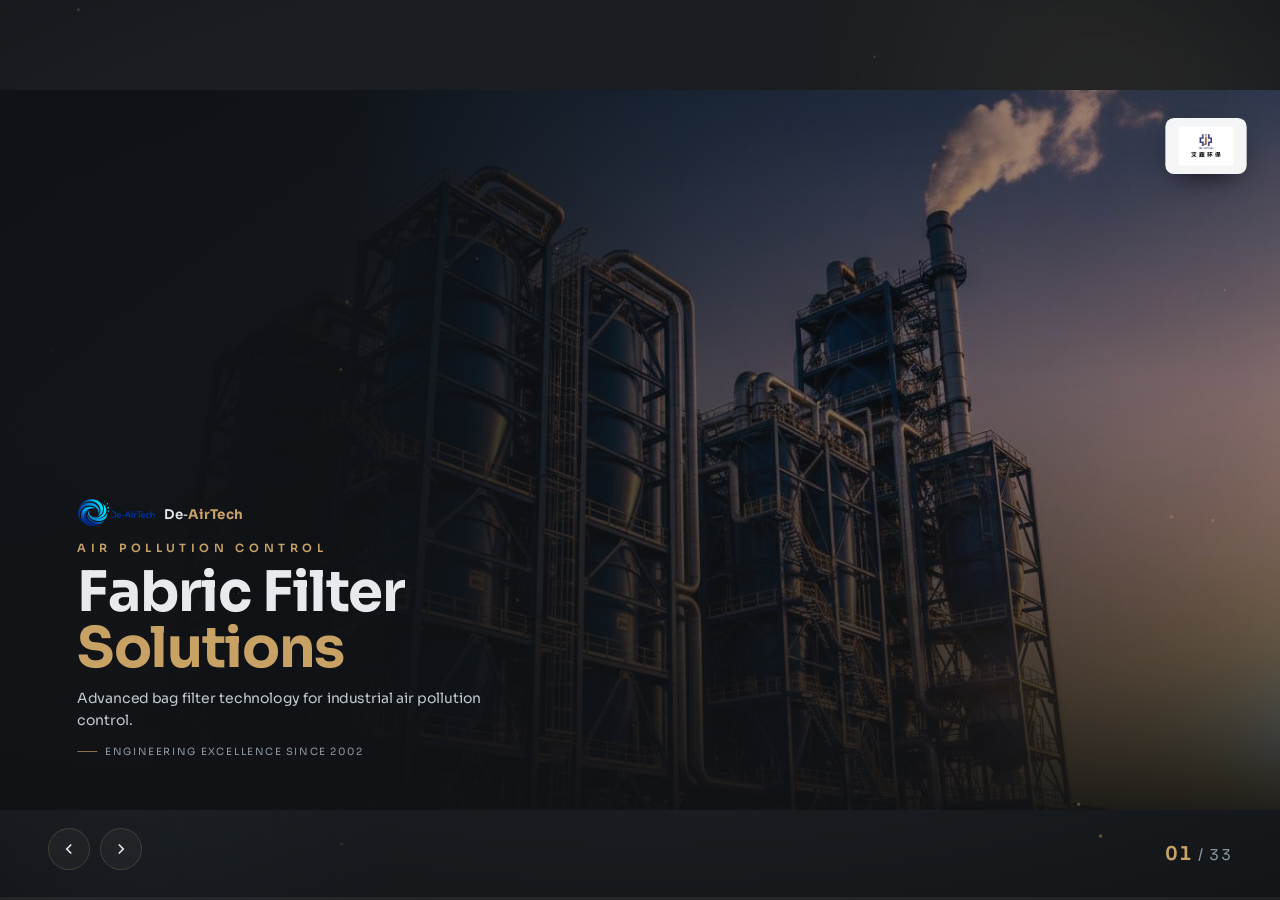
==== index.html @ d1bf7c92 "Initial commit: De-AirTech Holcim HTML site" ====
<!DOCTYPE html>
<html lang="en">
<head>
<meta charset="utf-8" />
<meta name="viewport" content="width=device-width, initial-scale=1.0, viewport-fit=cover" />
<title>De-AirTech · Fabric Filter Solutions</title>
<link rel="preconnect" href="https://fonts.googleapis.com" />
<link rel="preconnect" href="https://fonts.gstatic.com" crossorigin />
<link href="https://fonts.googleapis.com/css2?family=Sora:wght@200;300;400;500;600;700;800&family=Noto+Sans+SC:wght@300;400;500;700&display=swap" rel="stylesheet" />
<style>
/* ============ RESET & TOKENS ============ */
*{margin:0;padding:0;box-sizing:border-box}
:root{
  --bg:#1a1d21; --bg-deep:#101317; --bg-soft:#21262d;
  --panel:rgba(255,255,255,.035); --panel-2:rgba(255,255,255,.05);
  --gold:#c8a265; --gold-lt:#e2c48d; --gold-dk:#a07d44;
  --ink:#e8eaed; --ink-soft:#c2cad1; --muted:#8e99a4; --slate:#4a5c6a;
  --line:rgba(200,162,101,.22); --line-soft:rgba(255,255,255,.08);
  --good:#7fb98a;
  --font:"Sora","Noto Sans SC",system-ui,"Segoe UI","PingFang SC","Microsoft YaHei",sans-serif;
  --cjk:"Noto Sans SC","PingFang SC","Microsoft YaHei",sans-serif;
  --ease:cubic-bezier(.22,.61,.36,1);
}
html,body{height:100%;background:var(--bg);color:var(--ink);font-family:var(--font);
  overflow:hidden;-webkit-font-smoothing:antialiased;text-rendering:optimizeLegibility}

/* ============ DECK / STAGE (scale-to-fit, any ratio) ============ */
#deck{position:fixed;inset:0;background:var(--bg);overflow:hidden}
#stage{position:absolute;top:50%;left:50%;width:1920px;height:1080px;
  transform:translate(-50%,-50%) scale(var(--s,1));transform-origin:center center}

/* ambient background, fills whole viewport (outside stage) */
#fxwrap{position:fixed;inset:0;z-index:0;pointer-events:none;overflow:hidden}
#fxwrap .glow{position:absolute;border-radius:50%;filter:blur(80px);opacity:.5}
#fxwrap .g1{width:48vw;height:48vw;top:-16vw;right:-10vw;
  background:radial-gradient(circle,rgba(200,162,101,.20),transparent 65%)}
#fxwrap .g2{width:42vw;height:42vw;bottom:-18vw;left:-12vw;
  background:radial-gradient(circle,rgba(74,92,106,.30),transparent 65%)}
#fxwrap .vig{position:absolute;inset:0;
  background:radial-gradient(120% 90% at 50% 42%,transparent 50%,rgba(0,0,0,.55) 100%)}
#fx{position:fixed;inset:0;z-index:1;pointer-events:none}

/* ============ SLIDE BASE ============ */
.slide{position:absolute;inset:0;display:none;flex-direction:column;
  padding:84px 116px 92px;background:var(--bg);overflow:hidden;z-index:2}
.slide.active{display:flex}
.slide::before{content:"";position:absolute;inset:0;z-index:0;pointer-events:none;
  background:radial-gradient(130% 80% at 88% 8%,rgba(200,162,101,.07),transparent 55%)}
.slide>*{position:relative;z-index:1}

/* slide header */
.s-head{margin-bottom:30px;flex:0 0 auto}
.kicker{font-size:18px;font-weight:600;letter-spacing:.34em;text-transform:uppercase;
  color:var(--gold);display:flex;align-items:center;gap:14px}
.kicker::before{content:"";width:42px;height:2px;background:linear-gradient(90deg,var(--gold),transparent)}
.s-title{font-size:56px;font-weight:600;line-height:1.06;margin-top:14px;color:var(--ink);letter-spacing:-.01em}
.s-title .hl{color:var(--gold)}
.s-rule{width:64px;height:3px;margin-top:18px;border-radius:3px;
  background:linear-gradient(90deg,var(--gold),var(--gold-dk))}

/* layout columns */
.body{flex:1 1 auto;min-height:0;display:flex;flex-direction:column;justify-content:center}
.cols{display:grid;gap:54px;align-items:start}
.cols.r6040{grid-template-columns:1.18fr .82fr}
.cols.r5050{grid-template-columns:1fr 1fr}
.cols.r5545{grid-template-columns:1.1fr .9fr}
.col{display:flex;flex-direction:column;gap:22px;min-width:0}
.rows{display:flex;flex-direction:column;gap:22px}

/* ============ BLOCKS ============ */
.lead .lh{font-size:23px;font-weight:600;color:var(--gold-lt);margin-bottom:10px;
  display:flex;align-items:center;gap:10px}
.lead .lh::before{content:"";width:8px;height:8px;border-radius:50%;background:var(--gold);
  box-shadow:0 0 0 4px rgba(200,162,101,.14)}
.lead p{font-size:18.5px;line-height:1.6;color:var(--ink-soft);margin-top:7px;max-width:60ch}
.lead p+p{margin-top:10px}

/* stats */
.stats{display:grid;grid-template-columns:1fr 1fr;gap:16px}
.stats.c4{grid-template-columns:repeat(4,1fr)}
.stats.c3{grid-template-columns:repeat(3,1fr)}
.stat{background:var(--panel);border:1px solid var(--line-soft);border-radius:14px;
  padding:22px 20px;position:relative;overflow:hidden}
.stat::after{content:"";position:absolute;left:0;top:0;width:3px;height:100%;
  background:linear-gradient(180deg,var(--gold),transparent)}
.stat .v{font-size:52px;font-weight:700;color:var(--gold);line-height:1;letter-spacing:-.02em;
  font-variant-numeric:tabular-nums}
.stat .v .u{font-size:.5em;font-weight:500;color:var(--gold-lt);margin-left:2px}
.stat .l{font-size:16px;color:var(--ink-soft);margin-top:10px;line-height:1.35;letter-spacing:.01em}
.stats.sm .stat{padding:16px 16px}
.stats.sm .v{font-size:40px}

/* cards */
.cards{display:grid;gap:16px}
.cards.c2{grid-template-columns:1fr 1fr}
.cards.c3{grid-template-columns:repeat(3,1fr)}
.card{background:var(--panel);border:1px solid var(--line-soft);border-radius:14px;
  padding:20px 22px;transition:border-color .3s,transform .3s;min-width:0}
.card .ic{width:34px;height:34px;border-radius:9px;display:grid;place-items:center;margin-bottom:12px;
  background:rgba(200,162,101,.12);border:1px solid var(--line);color:var(--gold)}
.card .ic svg{width:18px;height:18px}
.card .ch{font-size:20px;font-weight:600;color:var(--ink);margin-bottom:7px}
.card .ch .n{color:var(--gold);font-weight:700;margin-right:8px;font-variant-numeric:tabular-nums}
.card p{font-size:16px;line-height:1.5;color:var(--ink-soft)}
.card .tags{display:flex;flex-wrap:wrap;gap:6px;margin-top:12px}
.card .tags span{font-size:14px;color:var(--ink-soft);background:rgba(255,255,255,.05);
  border:1px solid var(--line-soft);border-radius:20px;padding:4px 11px}

/* list */
.list{display:flex;flex-direction:column;gap:9px}
.list.lh-title{margin-top:2px}
.list .lt{font-size:20px;font-weight:600;color:var(--gold-lt);margin-bottom:4px}
.list li{list-style:none;font-size:17.5px;color:var(--ink-soft);line-height:1.42;
  padding-left:30px;position:relative}
.list li::before{content:"";position:absolute;left:0;top:7px;width:14px;height:8px;
  border-left:2px solid var(--gold);border-bottom:2px solid var(--gold);transform:rotate(-45deg)}

/* specs */
.specs{display:flex;flex-direction:column;gap:0;border-top:1px solid var(--line-soft)}
.spec{display:flex;justify-content:space-between;align-items:center;gap:16px;
  padding:13px 2px;border-bottom:1px solid var(--line-soft)}
.spec .k{font-size:17.5px;color:var(--muted)}
.spec .v{font-size:18px;color:var(--ink);font-weight:600;text-align:right;font-variant-numeric:tabular-nums}
.spec .v small{color:var(--gold-lt);font-weight:500}

/* steps (flow) */
.steps{display:grid;grid-template-columns:repeat(5,1fr);gap:0;position:relative}
.steps .line{position:absolute;top:29px;left:8%;right:8%;height:2px;
  background:linear-gradient(90deg,var(--gold-dk),var(--gold),var(--gold-dk));opacity:.4;transform-origin:left}
.step{padding:0 14px;text-align:center;position:relative}
.step .n{width:58px;height:58px;border-radius:50%;margin:0 auto 16px;display:grid;place-items:center;
  font-size:25px;font-weight:700;color:var(--bg);background:linear-gradient(150deg,var(--gold-lt),var(--gold-dk));
  box-shadow:0 8px 22px -6px rgba(200,162,101,.5);position:relative;z-index:1}
.step .st{font-size:18.5px;font-weight:600;color:var(--ink);margin-bottom:6px}
.step p{font-size:15.5px;line-height:1.45;color:var(--muted)}

/* note / callout */
.note{background:linear-gradient(135deg,rgba(200,162,101,.10),rgba(200,162,101,.02));
  border:1px solid var(--line);border-left:3px solid var(--gold);border-radius:12px;padding:18px 20px}
.note .nh{font-size:18px;font-weight:600;color:var(--gold-lt);margin-bottom:6px}
.note p{font-size:16.5px;line-height:1.52;color:var(--ink-soft)}

/* badges */
.badges{display:flex;flex-wrap:wrap;gap:10px}
.badge{font-size:16px;font-weight:500;color:var(--ink-soft);background:var(--panel);
  border:1px solid var(--line);border-radius:30px;padding:9px 20px}
.badge.gold{color:var(--bg);background:linear-gradient(120deg,var(--gold-lt),var(--gold-dk));border:none;font-weight:600}

/* bars (distribution) */
.bars{display:flex;flex-direction:column;gap:15px}
.bar .bt{display:flex;justify-content:space-between;font-size:17px;margin-bottom:8px}
.bar .bt b{color:var(--ink)} .bar .bt span{color:var(--gold);font-weight:600;font-variant-numeric:tabular-nums}
.bar .track{height:8px;border-radius:8px;background:rgba(255,255,255,.06);overflow:hidden}
.bar .fill{height:100%;border-radius:8px;transform-origin:left;
  background:linear-gradient(90deg,var(--gold-dk),var(--gold-lt))}

/* figure */
.figs{display:grid;gap:14px;grid-template-columns:1fr}
.figs.c2{grid-template-columns:1fr 1fr}
.figs.c3{grid-template-columns:repeat(3,1fr)}
.figs.c4{grid-template-columns:repeat(4,1fr)}
.figure{position:relative;border-radius:14px;overflow:hidden;border:1px solid var(--line);
  box-shadow:0 24px 50px -24px rgba(0,0,0,.8)}
.figure img{width:100%;height:100%;object-fit:cover;display:block}
.figure figcaption{position:absolute;left:0;right:0;bottom:0;padding:20px 16px 13px;font-size:15px;
  color:var(--ink-soft);background:linear-gradient(transparent,rgba(16,19,23,.94))}
.figure.contain{background:#eef0f2}
.figure.contain img{object-fit:contain;padding:6px}

/* ============ COVER ============ */
.cover{padding:0;justify-content:flex-end}
.cover .cbg{position:absolute;inset:0;z-index:0}
.cover .cbg img{width:100%;height:100%;object-fit:cover}
.cover .cbg::after{content:"";position:absolute;inset:0;
  background:linear-gradient(90deg,rgba(16,18,21,.96) 26%,rgba(16,18,21,.6) 55%,rgba(16,18,21,.25) 100%),
  linear-gradient(0deg,rgba(16,18,21,.9),transparent 60%)}
.cover .inner{position:relative;z-index:2;padding:0 116px 78px;max-width:1200px}
.cover .brandline{display:flex;align-items:center;gap:14px;margin-bottom:22px}
.cover .brandline img{height:42px}
.cover .brandline .bw{font-size:20px;font-weight:600;letter-spacing:.02em}
.cover .brandline .bw b{color:var(--gold)}
.cover .ckick{font-size:17px;letter-spacing:.4em;text-transform:uppercase;color:var(--gold);
  font-weight:600;margin-bottom:14px}
.cover h1{font-size:84px;font-weight:700;line-height:1;letter-spacing:-.02em}
.cover h1 .l2{color:var(--gold);display:block}
.cover .csub{font-size:21px;color:var(--ink-soft);margin-top:18px;max-width:40ch;line-height:1.5}
.cover .ctag{margin-top:22px;display:inline-flex;align-items:center;gap:12px;font-size:15px;
  letter-spacing:.16em;text-transform:uppercase;color:var(--muted)}
.cover .ctag::before{content:"";width:30px;height:1px;background:var(--gold)}

/* ============ CHAPTER DIVIDER ============ */
.chapter{padding:0;justify-content:center}
.chapter .cbg{position:absolute;inset:0;z-index:0}
.chapter .cbg img{width:100%;height:100%;object-fit:cover;filter:saturate(.9)}
.chapter .cbg::after{content:"";position:absolute;inset:0;
  background:linear-gradient(105deg,rgba(16,18,21,.97) 30%,rgba(16,18,21,.7) 60%,rgba(16,18,21,.45))}
.chapter .inner{position:relative;z-index:2;padding:0 130px;display:flex;align-items:center;gap:60px}
.chapter .bignum{font-size:300px;font-weight:800;line-height:.8;color:transparent;
  -webkit-text-stroke:2px rgba(200,162,101,.55);letter-spacing:-.04em;
  background:linear-gradient(180deg,rgba(200,162,101,.18),transparent);-webkit-background-clip:text;background-clip:text}
.chapter .ctext .ck{font-size:18px;letter-spacing:.4em;text-transform:uppercase;color:var(--gold);font-weight:600}
.chapter .ctext h2{font-size:76px;font-weight:700;line-height:1.02;margin-top:16px;letter-spacing:-.02em}
.chapter .ctext .cs{font-size:23px;color:var(--ink-soft);margin-top:18px;max-width:34ch;line-height:1.5}
.chapter .ctext .crule{width:80px;height:3px;background:var(--gold);margin-top:26px;border-radius:3px}

/* ============ TOC ============ */
.toc .tgrid{display:grid;grid-template-columns:1fr 1fr;gap:16px 46px;margin-top:6px}
.toc .titem{display:flex;gap:20px;align-items:flex-start;padding:16px 18px;border-radius:13px;
  border:1px solid transparent;transition:.3s;cursor:pointer}
.toc .titem:hover{border-color:var(--line);background:var(--panel)}
.toc .titem .tn{font-size:42px;font-weight:700;color:var(--gold);line-height:1;
  font-variant-numeric:tabular-nums;min-width:62px}
.toc .titem .tt b{font-size:23px;font-weight:600;color:var(--ink);display:block}
.toc .titem .tt span{font-size:16.5px;color:var(--muted);margin-top:4px;display:block;line-height:1.4}

/* ============ MAP ============ */
.map .mwrap{display:grid;grid-template-columns:1.5fr .9fr;gap:40px;align-items:center}
.map .frame{position:relative;border-radius:16px;overflow:hidden;border:1px solid var(--line);
  background:#f3f4f6;box-shadow:0 30px 70px -28px rgba(0,0,0,.85)}
.map .frame img{width:100%;display:block}
.map .marker{position:absolute;width:14px;height:14px;border-radius:50%;background:var(--gold);
  transform:translate(-50%,-50%);box-shadow:0 0 0 0 rgba(200,162,101,.6)}
.map .mside{display:flex;flex-direction:column;gap:18px}

/* ============ PARTNERS ============ */
.pgrid{display:grid;grid-template-columns:repeat(5,1fr);gap:14px}
.plogo{background:#fff;border-radius:12px;height:90px;display:grid;place-items:center;padding:14px;
  box-shadow:0 14px 30px -16px rgba(0,0,0,.7)}
.plogo img{max-width:100%;max-height:100%;object-fit:contain}

/* ============ CONTACT ============ */
.contact{padding:0;justify-content:center;align-items:center;text-align:center}
.contact .cbg{position:absolute;inset:0;z-index:0}
.contact .cbg img{width:100%;height:100%;object-fit:cover}
.contact .cbg::after{content:"";position:absolute;inset:0;background:rgba(13,15,18,.82)}
.contact .inner{position:relative;z-index:2;max-width:1000px;padding:0 60px}
.contact .ck{font-size:18px;letter-spacing:.4em;text-transform:uppercase;color:var(--gold);font-weight:600}
.contact h2{font-size:74px;font-weight:700;margin-top:18px;line-height:1.05}
.contact .cmsg{font-size:22px;color:var(--ink-soft);margin-top:22px;line-height:1.55}
.contact .cinfo{display:flex;justify-content:center;gap:18px;margin-top:42px;flex-wrap:wrap}
.contact .ci{background:var(--panel);border:1px solid var(--line);border-radius:14px;padding:22px 28px;min-width:240px}
.contact .ci .cl{font-size:14px;letter-spacing:.2em;text-transform:uppercase;color:var(--gold);margin-bottom:8px}
.contact .ci .cv{font-size:20px;color:var(--ink);font-weight:500}
.contact .cfoot{margin-top:40px;font-size:16px;color:var(--muted);letter-spacing:.04em}
.contact .cfoot b{color:var(--ink-soft);font-weight:500}

/* corporate logo (image1) chip */
.cover .corp{position:absolute;top:42px;right:50px;z-index:3;background:rgba(255,255,255,.95);
  border-radius:13px;padding:13px 20px;box-shadow:0 16px 40px -16px rgba(0,0,0,.75)}
.cover .corp img{height:58px;display:block}
.contact .corp.center{display:inline-block;background:rgba(255,255,255,.95);border-radius:14px;
  padding:14px 24px;margin-bottom:28px;box-shadow:0 16px 40px -16px rgba(0,0,0,.6)}
.contact .corp.center img{height:60px;display:block}

/* ============ HUD ============ */
#hud{position:fixed;inset:0;z-index:30;pointer-events:none}
.brand{position:absolute;top:34px;left:46px;display:flex;align-items:center;gap:11px;
  opacity:.92;transition:opacity .4s}
.brand img{height:34px}
.brand .bw{font-size:16.5px;font-weight:600;letter-spacing:.02em;color:var(--ink)}
.brand .bw b{color:var(--gold)}
#deck[data-type="cover"] .brand,#deck[data-type="chapter"] .brand,#deck[data-type="contact"] .brand{opacity:0}
#deck[data-type="cover"] .chip,#deck[data-type="contact"] .chip{opacity:0}
.chip{position:absolute;top:36px;right:46px;font-size:14.5px;letter-spacing:.22em;text-transform:uppercase;
  color:var(--muted);display:flex;align-items:center;gap:10px}
.chip .dot{width:6px;height:6px;border-radius:50%;background:var(--gold)}
.counter{position:absolute;bottom:34px;right:48px;font-size:15px;color:var(--muted);
  font-variant-numeric:tabular-nums;letter-spacing:.1em}
.counter b{color:var(--gold);font-weight:600;font-size:19px}
.pbar{position:absolute;left:0;bottom:0;height:3px;width:100%;background:rgba(255,255,255,.06)}
.pbar i{display:block;height:100%;width:0;background:linear-gradient(90deg,var(--gold-dk),var(--gold-lt));
  transition:width .5s var(--ease)}
.nav{position:absolute;bottom:30px;left:48px;display:flex;gap:10px;pointer-events:auto}
.nav button{width:42px;height:42px;border-radius:50%;border:1px solid var(--line);background:var(--panel);
  color:var(--ink);cursor:pointer;display:grid;place-items:center;transition:.25s;backdrop-filter:blur(6px)}
.nav button:hover{background:var(--gold);color:var(--bg);border-color:var(--gold)}
.nav button svg{width:18px;height:18px}
.hint{position:absolute;bottom:36px;left:50%;transform:translateX(-50%);font-size:14px;color:var(--muted);
  letter-spacing:.08em;opacity:.7;transition:opacity .6s}
.hint b{color:var(--ink-soft)}

@media (max-width:760px){.hint{display:none}.brand .bw{display:none}}
</style>
</head>
<body>
<div id="deck" data-type="cover">
  <div id="fxwrap"><div class="glow g1"></div><div class="glow g2"></div><div class="vig"></div></div>
  <canvas id="fx"></canvas>
  <div id="stage"></div>
  <div id="hud">
    <div class="brand"><img id="brandlogo" alt="" /><span class="bw">De‑<b>AirTech</b></span></div>
    <div class="chip"><span class="dot"></span><span id="chiptag">De‑AirTech</span></div>
    <div class="counter"><b id="cnum">01</b> / <span id="ctot">33</span></div>
    <div class="nav">
      <button id="prev" aria-label="Previous"><svg viewBox="0 0 24 24" fill="none" stroke="currentColor" stroke-width="2.2"><path d="M15 18l-6-6 6-6"/></svg></button>
      <button id="next" aria-label="Next"><svg viewBox="0 0 24 24" fill="none" stroke="currentColor" stroke-width="2.2"><path d="M9 18l6-6-6-6"/></svg></button>
    </div>
    <div class="hint">Use <b>←</b> <b>→</b> arrows · <b>F</b> fullscreen · click sides to navigate</div>
    <div class="pbar"><i id="pbar"></i></div>
  </div>
</div>

<script src="assets/js/gsap.min.js"></script>
<script src="assets/js/SplitText.min.js"></script>
<script src="assets/js/CustomEase.min.js"></script>
<script src="assets/js/slides.js"></script>
<script src="assets/js/app.js"></script>
</body>
</html>
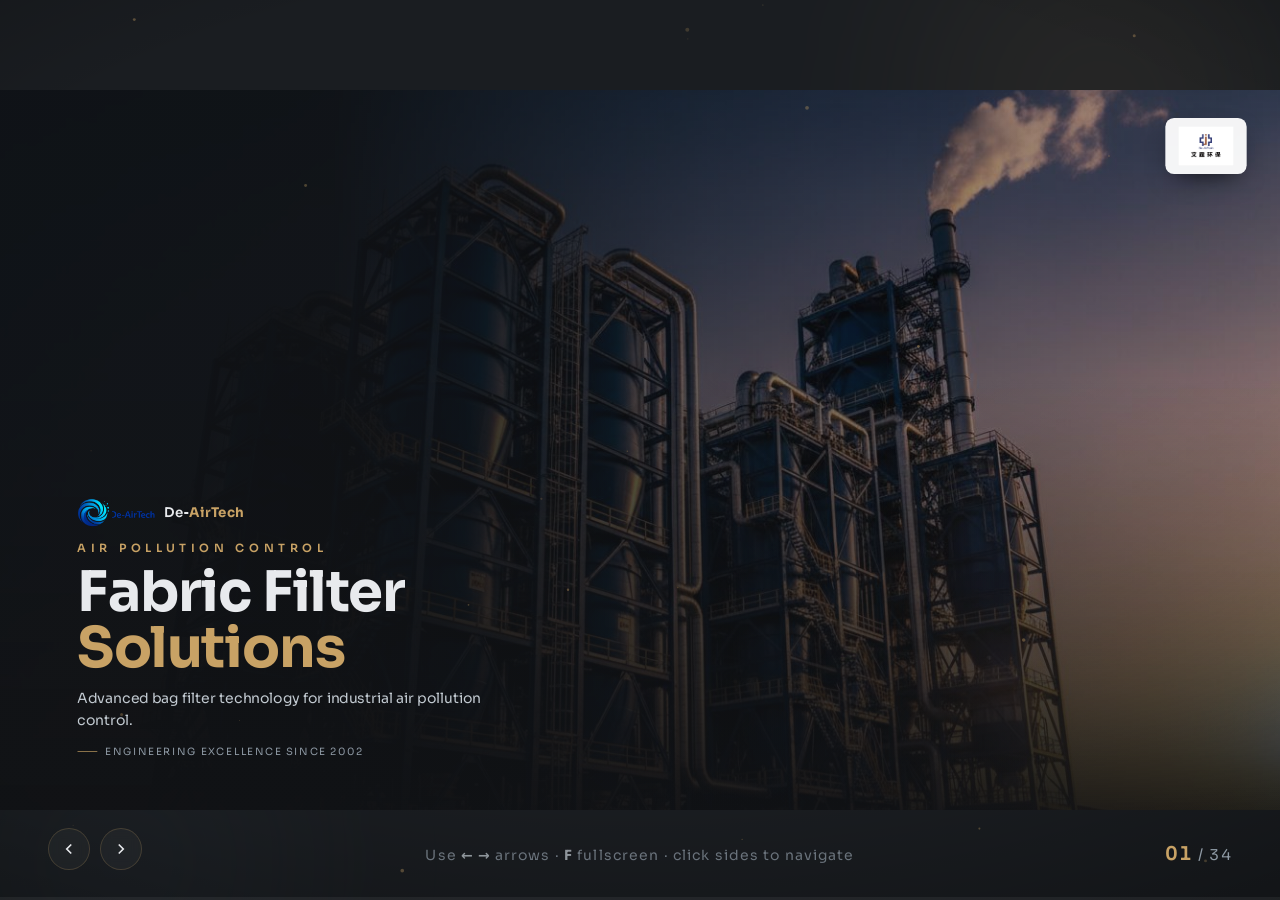
==== commit 5605fe4a: "update" ====
--- a/index.html
+++ b/index.html
@@ -4,9 +4,7 @@
 <meta charset="utf-8" />
 <meta name="viewport" content="width=device-width, initial-scale=1.0, viewport-fit=cover" />
 <title>De-AirTech · Fabric Filter Solutions</title>
-<link rel="preconnect" href="https://fonts.googleapis.com" />
-<link rel="preconnect" href="https://fonts.gstatic.com" crossorigin />
-<link href="https://fonts.googleapis.com/css2?family=Sora:wght@200;300;400;500;600;700;800&family=Noto+Sans+SC:wght@300;400;500;700&display=swap" rel="stylesheet" />
+<link href="assets/fonts/fonts.css" rel="stylesheet" />
 <style>
 /* ============ RESET & TOKENS ============ */
 *{margin:0;padding:0;box-sizing:border-box}
@@ -17,8 +15,8 @@
   --ink:#e8eaed; --ink-soft:#c2cad1; --muted:#8e99a4; --slate:#4a5c6a;
   --line:rgba(200,162,101,.22); --line-soft:rgba(255,255,255,.08);
   --good:#7fb98a;
-  --font:"Sora","Noto Sans SC",system-ui,"Segoe UI","PingFang SC","Microsoft YaHei",sans-serif;
-  --cjk:"Noto Sans SC","PingFang SC","Microsoft YaHei",sans-serif;
+  --font:"Sora",system-ui,"Segoe UI","PingFang SC","Microsoft YaHei","Microsoft YaHei UI",sans-serif;
+  --cjk:"PingFang SC","Microsoft YaHei","Microsoft YaHei UI",sans-serif;
   --ease:cubic-bezier(.22,.61,.36,1);
 }
 html,body{height:100%;background:var(--bg);color:var(--ink);font-family:var(--font);
@@ -166,6 +164,20 @@
   color:var(--ink-soft);background:linear-gradient(transparent,rgba(16,19,23,.94))}
 .figure.contain{background:#eef0f2}
 .figure.contain img{object-fit:contain;padding:6px}
+.figure.diagram{background:#14171b}
+.figure.diagram svg{width:100%;height:100%;display:block}
+
+/* before / after */
+.bafter{display:grid;grid-template-columns:1fr auto 1fr;align-items:center;gap:14px}
+.bafter .figure{margin:0}
+.bafter .baarrow{width:42px;height:42px;border-radius:50%;display:grid;place-items:center;flex:0 0 auto;
+  color:var(--bg);background:linear-gradient(150deg,var(--gold-lt),var(--gold-dk));
+  box-shadow:0 8px 20px -6px rgba(200,162,101,.55)}
+.bafter .baarrow svg{width:20px;height:20px}
+.batag{position:absolute;left:10px;bottom:10px;font-size:13px;font-weight:600;color:#fff;
+  padding:4px 11px;border-radius:20px;backdrop-filter:blur(4px)}
+.batag.old{background:rgba(74,92,106,.85)}
+.batag.new{background:rgba(127,185,138,.9);color:#10241a}
 
 /* ============ COVER ============ */
 .cover{padding:0;justify-content:flex-end}
--- a/assets/fonts/fonts.css
+++ b/assets/fonts/fonts.css
@@ -0,0 +1,18 @@
+/* Self-hosted Sora (variable, weights 300–800) — fully offline.
+   Chinese text falls back to local system CJK fonts (see --cjk in index.html). */
+@font-face{
+  font-family:'Sora';
+  font-style:normal;
+  font-weight:300 800;
+  font-display:swap;
+  src:url('sora-1.woff2') format('woff2');
+  unicode-range:U+0000-00FF,U+0131,U+0152-0153,U+02BB-02BC,U+02C6,U+02DA,U+02DC,U+0304,U+0308,U+0329,U+2000-206F,U+20AC,U+2122,U+2191,U+2193,U+2212,U+2215,U+FEFF,U+FFFD;
+}
+@font-face{
+  font-family:'Sora';
+  font-style:normal;
+  font-weight:300 800;
+  font-display:swap;
+  src:url('sora-2.woff2') format('woff2');
+  unicode-range:U+0100-02BA,U+02BD-02C5,U+02C7-02CC,U+02CE-02D7,U+02DD-02FF,U+0304,U+0308,U+0329,U+1D00-1DBF,U+1E00-1E9F,U+1EF2-1EFF,U+2020,U+20A0-20AB,U+20AD-20C0,U+2113,U+2C60-2C7F,U+A720-A7FF;
+}
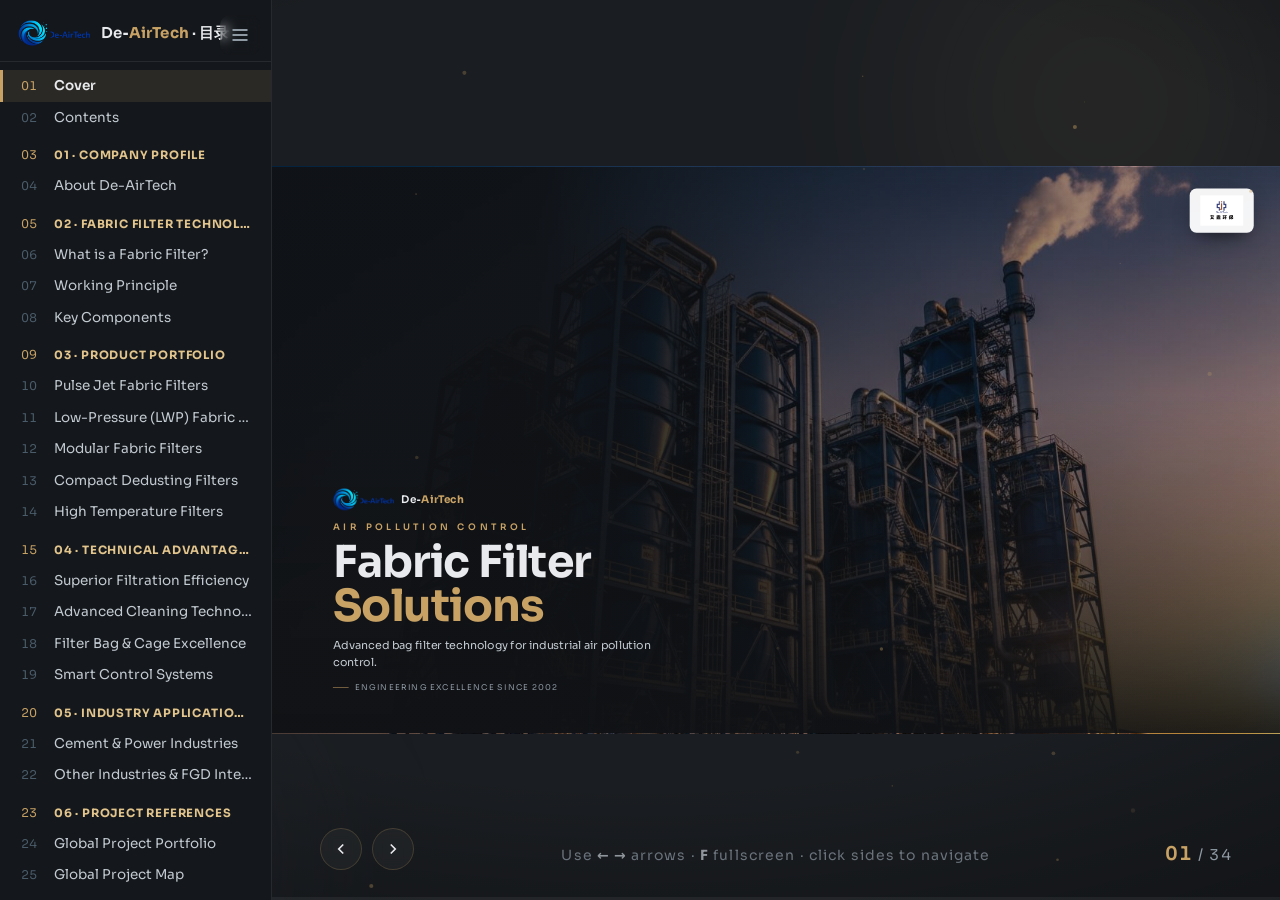
==== commit 5ad6358a: "update" ====
--- a/index.html
+++ b/index.html
@@ -292,6 +292,40 @@
 .hint b{color:var(--ink-soft)}
 
 @media (max-width:760px){.hint{display:none}.brand .bw{display:none}}
+
+/* ============ LEFT NAV / TABLE OF CONTENTS ============ */
+:root{--toc-w:272px}
+#toc{position:fixed;top:0;left:0;width:var(--toc-w);height:100vh;z-index:35;
+  background:#14171b;border-right:1px solid var(--line-soft);display:flex;flex-direction:column;
+  transform:translateX(0);transition:transform .35s var(--ease)}
+body:not(.toc-open) #toc{transform:translateX(-101%)}
+#toc .toc-head{display:flex;align-items:center;gap:11px;padding:20px 18px 15px;border-bottom:1px solid var(--line-soft);flex:0 0 auto}
+#toc .toc-head img{height:26px}
+#toc .toc-head .tt{font-size:15px;font-weight:600;color:var(--ink);letter-spacing:.01em}
+#toc .toc-head .tt b{color:var(--gold)}
+#toc .toc-list{list-style:none;margin:0;padding:8px 0 18px;overflow-y:auto;overflow-x:hidden;flex:1 1 auto}
+#toc .toc-list::-webkit-scrollbar{width:8px}
+#toc .toc-list::-webkit-scrollbar-thumb{background:rgba(200,162,101,.28);border-radius:8px}
+#toc .toc-item{display:flex;gap:11px;align-items:baseline;padding:7px 18px;cursor:pointer;
+  border-left:3px solid transparent;transition:background .2s,border-color .2s}
+#toc .toc-item:hover{background:rgba(255,255,255,.045)}
+#toc .toc-item .ti-n{font-size:12px;color:var(--slate);font-variant-numeric:tabular-nums;min-width:22px;flex:0 0 auto}
+#toc .toc-item .ti-t{font-size:13.5px;color:var(--ink-soft);line-height:1.3;white-space:nowrap;overflow:hidden;text-overflow:ellipsis}
+#toc .toc-item.cur{background:rgba(200,162,101,.13);border-left-color:var(--gold)}
+#toc .toc-item.cur .ti-n{color:var(--gold)}
+#toc .toc-item.cur .ti-t{color:var(--ink);font-weight:600}
+#toc .toc-item.type-chapter{margin-top:7px}
+#toc .toc-item.type-chapter .ti-n{color:var(--gold)}
+#toc .toc-item.type-chapter .ti-t{color:var(--gold-lt);font-weight:700;text-transform:uppercase;font-size:11.5px;letter-spacing:.07em}
+/* toggle button */
+#toctgl{position:fixed;top:15px;left:15px;z-index:36;width:40px;height:40px;border-radius:10px;
+  border:1px solid var(--line-soft);background:rgba(20,23,27,.82);color:var(--ink);cursor:pointer;
+  display:grid;place-items:center;backdrop-filter:blur(6px);transition:left .35s var(--ease),background .2s;pointer-events:auto}
+body.toc-open #toctgl{left:calc(var(--toc-w) - 52px);background:transparent;border-color:transparent;color:var(--muted)}
+#toctgl svg{width:20px;height:20px}
+body.is-fs #toc,body.is-fs #toctgl{display:none!important}
+body.toc-open #hud{left:var(--toc-w);transition:left .35s var(--ease)}
+@media print{#toc,#toctgl{display:none}}
 </style>
 </head>
 <body>
@@ -310,6 +344,13 @@
     <div class="hint">Use <b>←</b> <b>→</b> arrows · <b>F</b> fullscreen · click sides to navigate</div>
     <div class="pbar"><i id="pbar"></i></div>
   </div>
+  <nav id="toc">
+    <div class="toc-head"><img id="toclogo" alt="" /><span class="tt">De‑<b>AirTech</b> · 目录</span></div>
+    <ul class="toc-list" id="toc-list"></ul>
+  </nav>
+  <button id="toctgl" aria-label="Toggle contents">
+    <svg viewBox="0 0 24 24" fill="none" stroke="currentColor" stroke-width="2.2"><path d="M3 6h18M3 12h18M3 18h18"/></svg>
+  </button>
 </div>
 
 <script src="assets/js/gsap.min.js"></script>
